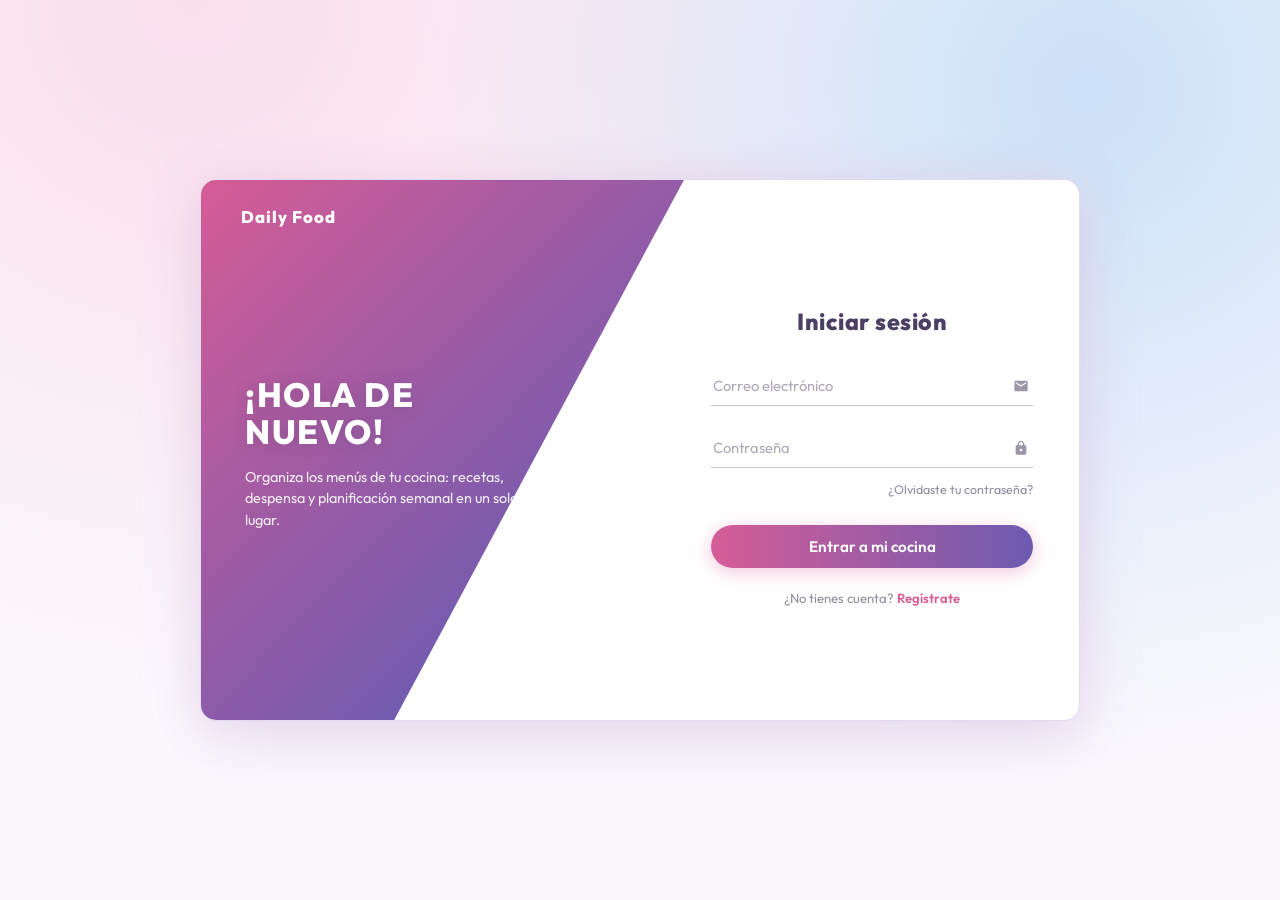
==== FRONTEND/HTML/index.html @ a8db8168 "Daily Food completo" ====
<!DOCTYPE html>
<html lang="es">
<head>
    <meta charset="UTF-8" />
    <meta name="viewport" content="width=device-width, initial-scale=1.0" />
    <title>MenuChef · Organiza tus menús de cocina</title>
    <!-- ➕ ruta relativa (funciona con Live Server y con doble clic) -->
    <link rel="stylesheet" href="../CSS/index.css" />
</head>
<body>

    <main class="auth">
        <!-- Radios que controlan login/registro (CSS puro) -->
        <input type="radio" name="tab" id="tab-login" checked />
        <input type="radio" name="tab" id="tab-register" />

        <!-- Panel izquierdo con diagonal -->
        <aside class="brand">
            <div class="logo">Daily Food</div>

            <h1 class="t t-login">¡Hola de<br />nuevo!</h1>
            <h1 class="t t-register">Únete a<br />Daily Food</h1>

            <p class="t t-login">Organiza los menús de tu cocina: recetas, despensa y planificación semanal en un solo lugar.</p>
            <p class="t t-register">Crea tu cuenta gratis y empieza a planificar los menús de tu cocina hoy mismo.</p>
        </aside>

        <!-- Panel derecho con formularios -->
        <section class="panel">

            <!-- ➕ mensaje de error compartido -->
            <p class="error" id="msg-error"></p>

            <!-- LOGIN ➕ id="form-login" -->
            <form class="form form-login" id="form-login" action="#" method="post">
                <h2>Iniciar sesión</h2>

                <div class="field">
                    <label class="sr-only" for="login-email">Correo electrónico</label>
                    <input type="email" id="login-email" placeholder="Correo electrónico" required />
                    <span class="icon"><svg viewBox="0 0 24 24"><path d="M20 4H4c-1.1 0-2 .9-2 2v12c0 1.1.9 2 2 2h16c1.1 0 2-.9 2-2V6c0-1.1-.9-2-2-2zm0 4-8 5-8-5V6l8 5 8-5v2z" /></svg></span>
                </div>

                <div class="field">
                    <label class="sr-only" for="login-pass">Contraseña</label>
                    <input type="password" id="login-pass" placeholder="Contraseña" required />
                    <span class="icon"><svg viewBox="0 0 24 24"><path d="M18 8h-1V6c0-2.8-2.2-5-5-5S7 3.2 7 6v2H6c-1.1 0-2 .9-2 2v10c0 1.1.9 2 2 2h12c1.1 0 2-.9 2-2V10c0-1.1-.9-2-2-2zm-6 9c-1.1 0-2-.9-2-2s.9-2 2-2 2 .9 2 2-.9 2-2 2zm3.1-9H8.9V6c0-1.7 1.4-3.1 3.1-3.1s3.1 1.4 3.1 3.1v2z" /></svg></span>
                </div>

                <a class="forgot" href="#">¿Olvidaste tu contraseña?</a>

                <button type="submit" class="btn">Entrar a mi cocina</button>

                <p class="swap">¿No tienes cuenta? <label for="tab-register">Regístrate</label></p>
            </form>

            <!-- REGISTRO ➕ id="form-register" -->
            <form class="form form-register" id="form-register" action="#" method="post">
                <h2>Crear cuenta</h2>

                <div class="field">
                    <label class="sr-only" for="reg-nombre">Nombre completo</label>
                    <input type="text" id="reg-nombre" placeholder="Nombre completo" required />
                    <span class="icon"><svg viewBox="0 0 24 24"><path d="M12 12c2.7 0 5-2.3 5-5s-2.3-5-5-5-5 2.3-5 5 2.3 5 5 5zm0 2c-3.3 0-10 1.7-10 5v3h20v-3c0-3.3-6.7-5-10-5z" /></svg></span>
                </div>

                <div class="field">
                    <label class="sr-only" for="reg-email">Correo electrónico</label>
                    <input type="email" id="reg-email" placeholder="Correo electrónico" required />
                    <span class="icon"><svg viewBox="0 0 24 24"><path d="M20 4H4c-1.1 0-2 .9-2 2v12c0 1.1.9 2 2 2h16c1.1 0 2-.9 2-2V6c0-1.1-.9-2-2-2zm0 4-8 5-8-5V6l8 5 8-5v2z" /></svg></span>
                </div>

                <div class="field">
                    <label class="sr-only" for="reg-pass">Contraseña</label>
                    <input type="password" id="reg-pass" placeholder="Contraseña" minlength="8" required />
                    <span class="icon"><svg viewBox="0 0 24 24"><path d="M18 8h-1V6c0-2.8-2.2-5-5-5S7 3.2 7 6v2H6c-1.1 0-2 .9-2 2v10c0 1.1.9 2 2 2h12c1.1 0 2-.9 2-2V10c0-1.1-.9-2-2-2zm-6 9c-1.1 0-2-.9-2-2s.9-2 2-2 2 .9 2 2-.9 2-2 2zm3.1-9H8.9V6c0-1.7 1.4-3.1 3.1-3.1s3.1 1.4 3.1 3.1v2z" /></svg></span>
                </div>

                <button type="submit" class="btn">Crear cuenta</button>

                <p class="swap">¿Ya tienes cuenta? <label for="tab-login">Inicia sesión</label></p>
            </form>

        </section>
    </main>

    <!-- ➕ SCRIPTS -->
    <script src="../JS/api.js"></script>
    <script src="../JS/login.js"></script>
</body>
</html>
---- FRONTEND/CSS/index.css ----
@import url('https://fonts.googleapis.com/css2?family=Outfit:wght@400;600;800&display=swap');

/* ===== PALETA PASTEL DREAMLAND ===== */
:root{
  --lila:       #B5A8DB;
  --rosa-claro: #F8C8DD;
  --rosa:       #F592B8;
  --azul-claro: #A8D3F5;
  --azul:       #93C4F1;
  /* Derivados profundos para legibilidad */
  --tinta:      #4B3F63;
  --rosa-texto: #D65C96;
  --lila-texto: #6C5BB1;
  --azul-texto: #4A8FD4;
  --card:       #FFFFFF;
  --linea:      rgba(75,63,99,.12);
}

*{ margin:0; padding:0; box-sizing:border-box; }

body{
  font-family:'Outfit', system-ui, sans-serif;
  min-height:100vh;
  display:flex; align-items:center; justify-content:center;
  padding:24px;
  background:
    radial-gradient(circle at 15% 0%, rgba(248,200,221,.55), transparent 50%),
    radial-gradient(circle at 85% 10%, rgba(147,196,241,.45), transparent 50%),
    #FBF8FD;
  color:var(--tinta);
}

/* ===== TARJETA CON BORDE SUAVE ===== */
.auth{
  width:min(880px, 100%);
  min-height:540px;
  position:relative;
  background:var(--card);
  border:1px solid rgba(181,168,219,.4);
  border-radius:16px;
  box-shadow:0 20px 60px rgba(181,168,219,.3), 0 0 40px rgba(248,200,221,.35);
  overflow:hidden;
}

    .auth > input[type="radio"]{
      position:absolute;
      opacity:0;
      pointer-events:none;
    }

/* ===== PANEL IZQUIERDO (DIAGONAL) ===== */
.brand{
  position:absolute;
  inset:0;
  clip-path:polygon(0 0, 55% 0, 22% 100%, 0 100%);
  /* Tonos profundos de la misma paleta para que el texto blanco se lea */
  background:linear-gradient(135deg, var(--rosa-texto), var(--lila-texto) 55%, var(--azul-texto));
  display:flex;
  flex-direction:column;
  justify-content:center;
  gap:16px;
  padding:56px 0 48px 44px;
}

.logo{
  position:absolute;
  top:26px; left:40px;
  font-weight:800; letter-spacing:1px; font-size:1.05rem;
  color:#fff;
}

.brand h1{
  font-size:2.1rem; font-weight:800;
  text-transform:uppercase; letter-spacing:1.5px; line-height:1.1;
  color:#fff;
  text-shadow:0 2px 14px rgba(75,63,99,.25);
}

.brand p{
  max-width:32ch;
  font-size:.9rem; line-height:1.5;
  color:rgba(255,255,255,.9);
}

/* Textos que cambian según la pestaña */
#tab-login:checked ~ .brand .t-register,
#tab-register:checked ~ .brand .t-login{ display:none; }

/* ===== PANEL DERECHO ===== */
.panel{
  position:relative;
  margin-left:57%; width:43%;
  min-height:540px;
  padding:52px 46px 40px 10px;
  display:flex; flex-direction:column; justify-content:center;
}

.form{ display:none; flex-direction:column; gap:22px; animation:aparecer .4s ease; }

@keyframes aparecer{ from{ opacity:0; transform:translateY(10px); } }

#tab-login:checked ~ .panel .form-login,
#tab-register:checked ~ .panel .form-register{ display:flex; }

.form h2{
  text-align:center;
  font-size:1.45rem; font-weight:800; letter-spacing:.5px;
  color:var(--tinta);
  margin-bottom:8px;
}

/* ===== INPUTS MINIMALISTAS (solo línea inferior) ===== */
.field{ position:relative; }

    .field input{
      width:100%;
      background:transparent;
      border:none;
      border-bottom:1px solid rgba(75,63,99,.3);
      padding:10px 30px 10px 2px;
      font:inherit; font-size:.92rem;
      color:var(--tinta);
      caret-color:var(--rosa-texto);
      transition:border-color .25s;
    }

        .field input::placeholder{ color:rgba(75,63,99,.45); }

        .field input:focus{
          outline:none;
          border-bottom-color:var(--rosa-texto);
        }

.icon{
  position:absolute; right:4px; top:50%;
  transform:translateY(-50%);
  color:rgba(75,63,99,.55);
  pointer-events:none;
  transition:color .25s;
}

    .icon svg{ width:16px; height:16px; fill:currentColor; display:block; }

.field:focus-within .icon{ color:var(--rosa-texto); }

.forgot{
  align-self:flex-end;
  margin-top:-8px;
  font-size:.78rem;
  color:rgba(75,63,99,.6);
  text-decoration:none;
}

    .forgot:hover{
      color:var(--rosa-texto);
      text-decoration:underline;
    }

/* ===== BOTÓN PÍLDORA CON DEGRADADO ===== */
.btn{
  margin-top:6px;
  padding:12px;
  border:none; border-radius:999px;
  background:linear-gradient(90deg, var(--rosa-texto), var(--lila-texto));
  color:#fff;
  font:inherit; font-weight:600; font-size:.95rem;
  cursor:pointer;
  box-shadow:0 4px 18px rgba(214,92,150,.35);
  transition:filter .25s, transform .15s;
}

    .btn:hover{ filter:brightness(1.1); }

    .btn:active{ transform:scale(.98); }

/* ===== ENLACE PARA CAMBIAR DE FORMULARIO ===== */
.swap{
  text-align:center;
  font-size:.82rem;
  color:rgba(75,63,99,.6);
}

    .swap label{
      color:var(--rosa-texto);
      font-weight:600;
      cursor:pointer;
    }

        .swap label:hover{ text-decoration:underline; }

/* Accesibilidad: label oculto pero disponible para lectores de pantalla */
.sr-only{
  position:absolute;
  width:1px; height:1px; margin:-1px;
  overflow:hidden; clip:rect(0 0 0 0); white-space:nowrap;
}

/* ===== RESPONSIVE ===== */
@media (max-width:760px){
  .brand{
    position:relative; inset:auto;
    clip-path:none;
    padding:28px 28px 22px;
    gap:10px;
  }

  .logo{ position:static; margin-bottom:4px; }

  .brand h1{ font-size:1.5rem; }

  .panel{
    margin:0; width:100%;
    min-height:auto;
    padding:36px 28px;
  }
}
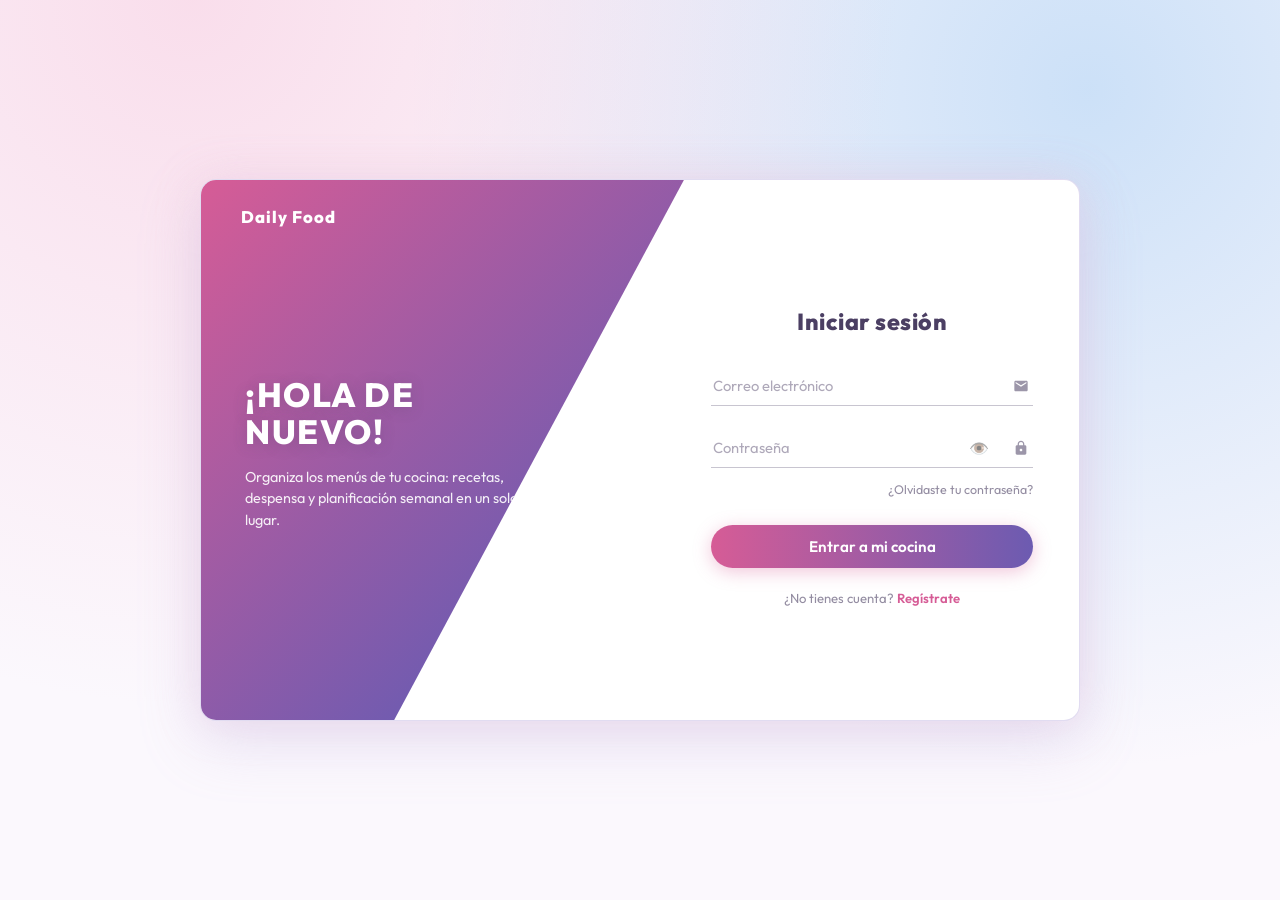
==== commit b1369dcc: "contra" ====
--- a/FRONTEND/HTML/index.html
+++ b/FRONTEND/HTML/index.html
@@ -4,34 +4,26 @@
     <meta charset="UTF-8" />
     <meta name="viewport" content="width=device-width, initial-scale=1.0" />
     <title>MenuChef · Organiza tus menús de cocina</title>
-    <!-- ➕ ruta relativa (funciona con Live Server y con doble clic) -->
     <link rel="stylesheet" href="../CSS/index.css" />
 </head>
 <body>
 
     <main class="auth">
-        <!-- Radios que controlan login/registro (CSS puro) -->
         <input type="radio" name="tab" id="tab-login" checked />
         <input type="radio" name="tab" id="tab-register" />
 
-        <!-- Panel izquierdo con diagonal -->
         <aside class="brand">
             <div class="logo">Daily Food</div>
-
             <h1 class="t t-login">¡Hola de<br />nuevo!</h1>
             <h1 class="t t-register">Únete a<br />Daily Food</h1>
-
             <p class="t t-login">Organiza los menús de tu cocina: recetas, despensa y planificación semanal en un solo lugar.</p>
             <p class="t t-register">Crea tu cuenta gratis y empieza a planificar los menús de tu cocina hoy mismo.</p>
         </aside>
 
-        <!-- Panel derecho con formularios -->
         <section class="panel">
-
-            <!-- ➕ mensaje de error compartido -->
             <p class="error" id="msg-error"></p>
 
-            <!-- LOGIN ➕ id="form-login" -->
+            <!-- LOGIN -->
             <form class="form form-login" id="form-login" action="#" method="post">
                 <h2>Iniciar sesión</h2>
 
@@ -44,17 +36,17 @@
                 <div class="field">
                     <label class="sr-only" for="login-pass">Contraseña</label>
                     <input type="password" id="login-pass" placeholder="Contraseña" required />
+                    <!-- ➕ botón mostrar/ocultar -->
+                    <button type="button" class="toggle-pass" data-target="login-pass" title="Mostrar/ocultar" tabindex="-1">👁️</button>
                     <span class="icon"><svg viewBox="0 0 24 24"><path d="M18 8h-1V6c0-2.8-2.2-5-5-5S7 3.2 7 6v2H6c-1.1 0-2 .9-2 2v10c0 1.1.9 2 2 2h12c1.1 0 2-.9 2-2V10c0-1.1-.9-2-2-2zm-6 9c-1.1 0-2-.9-2-2s.9-2 2-2 2 .9 2 2-.9 2-2 2zm3.1-9H8.9V6c0-1.7 1.4-3.1 3.1-3.1s3.1 1.4 3.1 3.1v2z" /></svg></span>
                 </div>
 
                 <a class="forgot" href="#">¿Olvidaste tu contraseña?</a>
-
                 <button type="submit" class="btn">Entrar a mi cocina</button>
-
                 <p class="swap">¿No tienes cuenta? <label for="tab-register">Regístrate</label></p>
             </form>
 
-            <!-- REGISTRO ➕ id="form-register" -->
+            <!-- REGISTRO -->
             <form class="form form-register" id="form-register" action="#" method="post">
                 <h2>Crear cuenta</h2>
 
@@ -73,18 +65,17 @@
                 <div class="field">
                     <label class="sr-only" for="reg-pass">Contraseña</label>
                     <input type="password" id="reg-pass" placeholder="Contraseña" minlength="8" required />
+                    <!-- ➕ botón mostrar/ocultar -->
+                    <button type="button" class="toggle-pass" data-target="reg-pass" title="Mostrar/ocultar" tabindex="-1">👁️</button>
                     <span class="icon"><svg viewBox="0 0 24 24"><path d="M18 8h-1V6c0-2.8-2.2-5-5-5S7 3.2 7 6v2H6c-1.1 0-2 .9-2 2v10c0 1.1.9 2 2 2h12c1.1 0 2-.9 2-2V10c0-1.1-.9-2-2-2zm-6 9c-1.1 0-2-.9-2-2s.9-2 2-2 2 .9 2 2-.9 2-2 2zm3.1-9H8.9V6c0-1.7 1.4-3.1 3.1-3.1s3.1 1.4 3.1 3.1v2z" /></svg></span>
                 </div>
 
                 <button type="submit" class="btn">Crear cuenta</button>
-
                 <p class="swap">¿Ya tienes cuenta? <label for="tab-login">Inicia sesión</label></p>
             </form>
-
         </section>
     </main>
 
-    <!-- ➕ SCRIPTS -->
     <script src="../JS/api.js"></script>
     <script src="../JS/login.js"></script>
 </body>
--- a/FRONTEND/CSS/index.css
+++ b/FRONTEND/CSS/index.css
@@ -213,4 +213,23 @@
     min-height:auto;
     padding:36px 28px;
   }
-}+}
+
+/* Necesario para que el botón se posicione dentro del campo */
+.field{ position: relative; }
+
+/* Botón mostrar/ocultar contraseña */
+.toggle-pass{
+  position: absolute;
+  right: 40px;            /* deja espacio para el SVG del candado */
+  top: 50%;
+  transform: translateY(-50%);
+  background: transparent;
+  border: none;
+  cursor: pointer;
+  font-size: 1rem;
+  opacity: .55;
+  padding: 4px;
+  transition: opacity .2s;
+}
+.toggle-pass:hover{ opacity: 1; }
